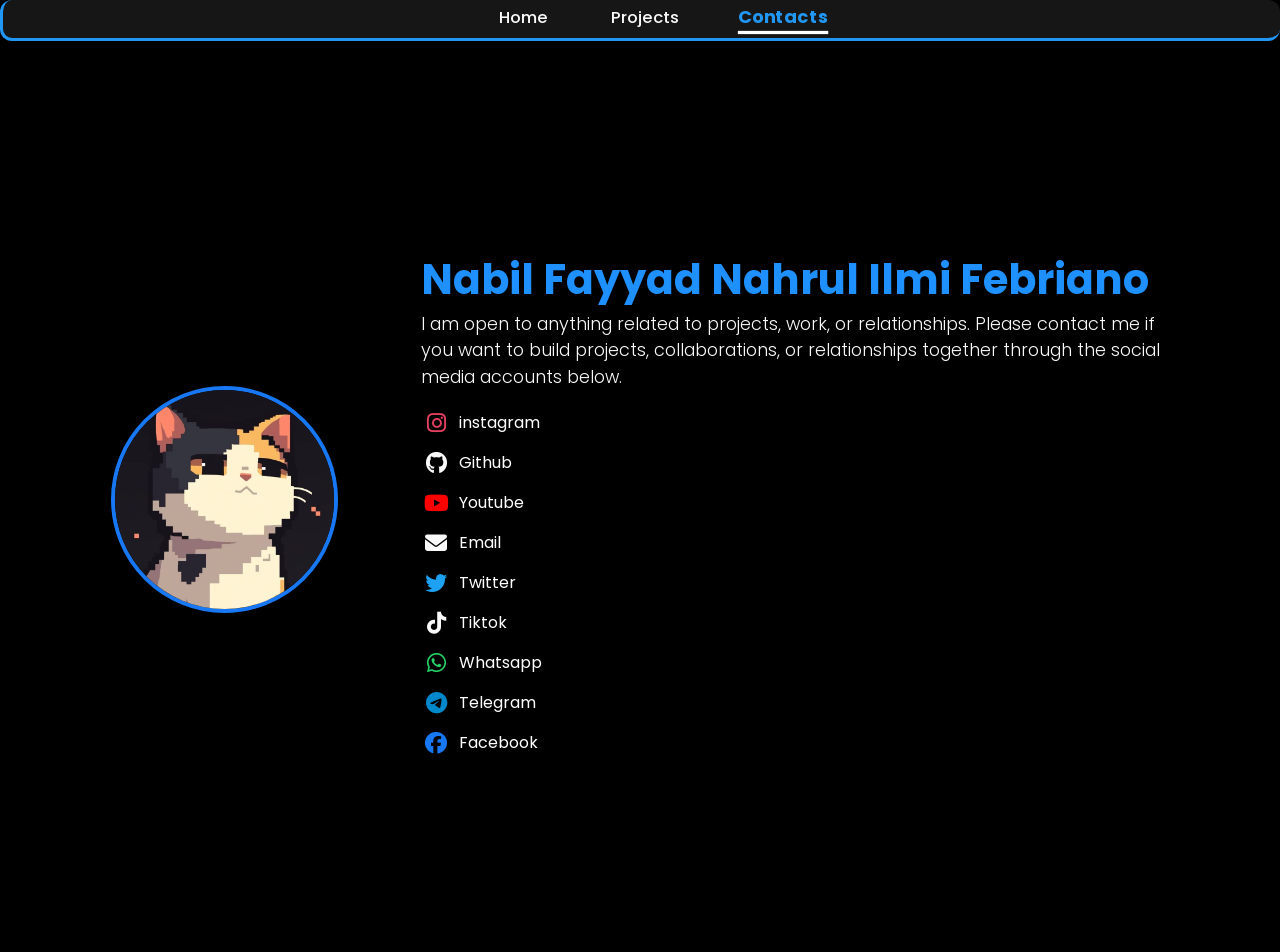
==== contacts.html @ a42dd320 "Add files via upload" ====
<!DOCTYPE html>
<html lang="en">
<head>
    <meta charset="UTF-8">
    <meta name="viewport" content="width=device-width, initial-scale=1.0">
    <title>Portofolio Website</title>
    <link rel="stylesheet" href="https://cdnjs.cloudflare.com/ajax/libs/font-awesome/6.4.0/css/all.min.css">
    <link rel="stylesheet" href="contacts.css">
</head>
<body>
    <header>
      
        <nav>
            <a href="./index.html"> Home</a>
            <a href="./projects.html">Projects</a>
            <a href="./contacts.html" class="active">Contacts</a>
        </nav>
    </header>
    
    <section class="home">
        <div class="home-img">
            <img src="kucing kotak.jpeg" alt="my fhoto">
        </div>
        <div class="home-content">
            <h3 class="typing-text">Nabil Fayyad Nahrul Ilmi Febriano</h3>
            <p class="desk">I am open to anything related to projects, work, or relationships. Please contact me if you want to build projects, collaborations, or relationships together through the social media accounts below.</p>
        

                <div class="social">
                    <a class="social-item" href="https://www.instagram.com/snapcat_666666?igsh=bGhsN29oZTJqaHpk" target="_blank"><i class="fab fa-instagram"></i> <span> instagram</span> </a>
                    <a class="social-item" href="https://github.com/nbillfyyad" target="_blank"><i class="fab fa-github"></i> <span>Github</span> </a>
                    <a class="social-item" href="https://youtube.com/@usersnapcat?si=GocOOxfAdkSkoWXw" target="_blank"><i class="fab fa-youtube"></i> <span>Youtube</span> </a>
                    <a class="social-item" href="mailto:nbillfyyad28@gmail.com" target="_blank"><i class="fas fa-envelope"></i> <span>Email</span> </a>
                    <a class="social-item" href="https://x.com/Zzzz70644?t=a-fZfRKi9J8zMWlstJoPRA&s=09" target="_blank"><i class="fab fa-twitter"></i> <span>Twitter</span> </a>
                    <a class="social-item" href="https://www.tiktok.com/@si_snapcat?_t=ZS-8zvhSyEpOQU&_r=1" target="_blank"><i class="fab fa-tiktok"></i> <span>Tiktok</span> </a>
                    <a class="social-item" href="https://wa.me/6282111441770" target="_blank"><i class="fab fa-whatsapp"></i> <span>Whatsapp</span> </a>
                    <a class="social-item" href="https://t.me/SnapCat" target="_blank"><i class="fab fa-telegram"></i> <span>Telegram</span> </a>
                    <a class="social-item" href="https://www.facebook.com/bill" target="_blank"><i class="fab fa-facebook"></i> <span>Facebook</span> </a>
                </div>
        </div>
    </section>
</body>
</html>
---- contacts.css ----
@import url('https://fonts.googleapis.com/css2?family=Poppins:wght@400;700&display=swap');
* {
    margin: 0;
    padding: 0;
    box-sizing: border-box;
    text-decoration: none;
    list-style: none;
    border: none;
    outline: none;
    font-family: 'Poppins', sans-serif;
}

html{
    font-size: 65%;

}

body{
    width: 100%;
    height: 100vh;
    background: #000000;
    overflow-x: hidden;
    color: #fafafa;
    padding-top: 80px; 
}

header {
  position: fixed;
  top: 0;
  left: 0;
  width: 100%;
  z-index: 1000; /* biar nggak ketiban konten */
}


nav {
  display: flex;
  gap: 2rem; 
  padding: .5rem 1rem;
  background-color: #161616;
  border-radius: 12px;
  display: flex;
  flex-direction: row;
  align-items: flex-end;
  justify-content: center;
  text-align: center;

  /* tambahin ini biar konsisten */
  border-left: 3px solid #2196f3;
  border-bottom: 3px solid #2196f3;
}

nav a {
  font-size: 1.6rem;
  font-weight: 500;
  margin-left: 4rem;
  display: inline-block;
  border-bottom: 3px solid transparent;
  color: #fafafa;
  text-decoration: none;
  transition: color 1s cubic-bezier(0.23, 1, 0.32, 1), border-bottom-color 1s cubic-bezier(0.23, 1, 0.32, 1), transform 1s cubic-bezier(0.23, 1, 0.32, 1);
}

nav a:hover,
nav a.active {
  color: #2196f3;
  border-bottom: 3px solid #1877f3;
  transform: none;
  padding: 0;
    border-radius: 0;
}

body{
  padding: 5rem;
}

nav a.active {
    color: #2196f3 !important;
    border-bottom: 3px solid #fff !important;
    font-weight: bold;
    transform: scale(1.08);
    transition: color 1s cubic-bezier(0.23, 1, 0.32, 1), border-bottom-color 1s cubic-bezier(0.23, 1, 0.32, 1), transform 1s cubic-bezier(0.23, 1, 0.32, 1);
}

@media (max-width: 995px) {
        nav {
                width: auto;
                border-left: 3px solid #2196f3;
                border-bottom: 3px solid #2196f3;
                padding: 1rem;
                background-color: #161616;
                border-top: 0.1rem solid rgba(0,0,0,0.1);
                gap: 0.8rem;
                justify-content: center;
                align-items: center;
                text-align: center;
                flex-wrap: wrap;
        }
        
        nav a {
                font-size: 1.2rem;
                margin-left: 0.5rem;
                display: inline;
        }
}

section {
    min-height: 100vh;
    padding: 2rem 5%;
}

.home{
    display: flex;
    justify-content: center;
    align-items: center;
    gap: 8rem;
    background-color: #000000;
}

.home .home-content h1{
    font-size: 6rem;
    font-weight: 650;
    line-height: 1.3;
    white-space: normal;
}

span{
    color: #2196f3;
}

.home .home-content h3{
    font-size: 4rem;
    font-weight: 700;
    line-height: 1.5;
    color: dodgerblue;
}


.home .home-content p{
    font-size: 1.7rem;
    font-weight: 300;
    line-height: 1.5;
}

.home-img {
  width: 40vw;          
  aspect-ratio: 1 / 1;   
}

.home-img img {
  width: 100%;
  height: 100%;
  object-fit: cover;
  border-radius: 50%;
  border: #1877f3 4px solid;
}


.home-img img:hover {
    font-size: 1.8rem;
    font-weight: 100;
}

@media (max-width: 995px) {
    .home {
        flex-direction: column;
        text-align: center;
        gap: 3rem;
    }

    .home .home-content h1 {
        font-size: 4rem;
    }

    .home .home-content h3 {
        font-size: 1.8rem;
    }
}

@media (max-width: 600px) {
  .home-img {
    width: 120px !important;
    height: 120px !important;
  }
  .home-img img {
    width: 120px !important;
    height: 120px !important;
    border-width: 2px !important;
  }
}

.btn {
  display: inline-block;
  margin: 2rem auto 0 auto;
  padding: 0.8rem 2.2rem;
  font-size: 1.6rem;
  color: #2196f3;
  background: transparent;
  border: 2px solid #2196f3;
  border-radius: 30px;
  font-weight: bold;
  cursor: pointer;
  transition: background 0.4s, color 0.4s, box-shadow 0.4s;
  box-shadow: 0 0 0px #2196f3;
}

.btn:hover {
  background: #2196f3;
  color: #fff;
  box-shadow: 0 0 16px #2196f3;
}

.home-content .btn {
  display: block;
  margin: 2rem auto;
  text-align: center;
}

.contact-text {
  max-width: 600px;
}

.social {
  display: flex !important;
  flex-direction: column !important; 
  align-items: flex-start !important; 
  gap: 15px !important;
  margin-top: 20px !important;
}

.social-item {
  display: flex;
  align-items: center;
  gap: 8px;
  font-size: 18px;
  color: white;
  text-decoration: none;
  transition: color 1.3s;
}

.social-item i {
  font-size: 22px;
  width: 30px;
  text-align: center;
}

.social-item:hover {
  color: #2196f3;
}

.social a:hover {
  color: #2196f3;
  display: column important;
  transform: scale(1.1);
 
}

.social-item span {
  color: white;          
  font-size: 16px;       
}
.social-item:hover span {
  color: #1877f3;        
}

.fa-facebook { color: #1877f3; }
.fa-instagram { color: #e4405f; }
.fa-github { color: #fafafa; }
.fa-tiktok { color: #fafafa; }
.fa-twitter { color: #1da1f2; }
.fa-youtube { color: #ff0000; }
.fa-whatsapp { color: #25d366; }
.fa-telegram { color: #0088cc; }
.fa-discord { color: #7289da; }
.fa-envelope { color: #fafafa; }


.cards {
  display: grid;
  grid-template-columns: repeat(auto-fit, minmax(250px, 1fr));
  gap: 1rem;
}
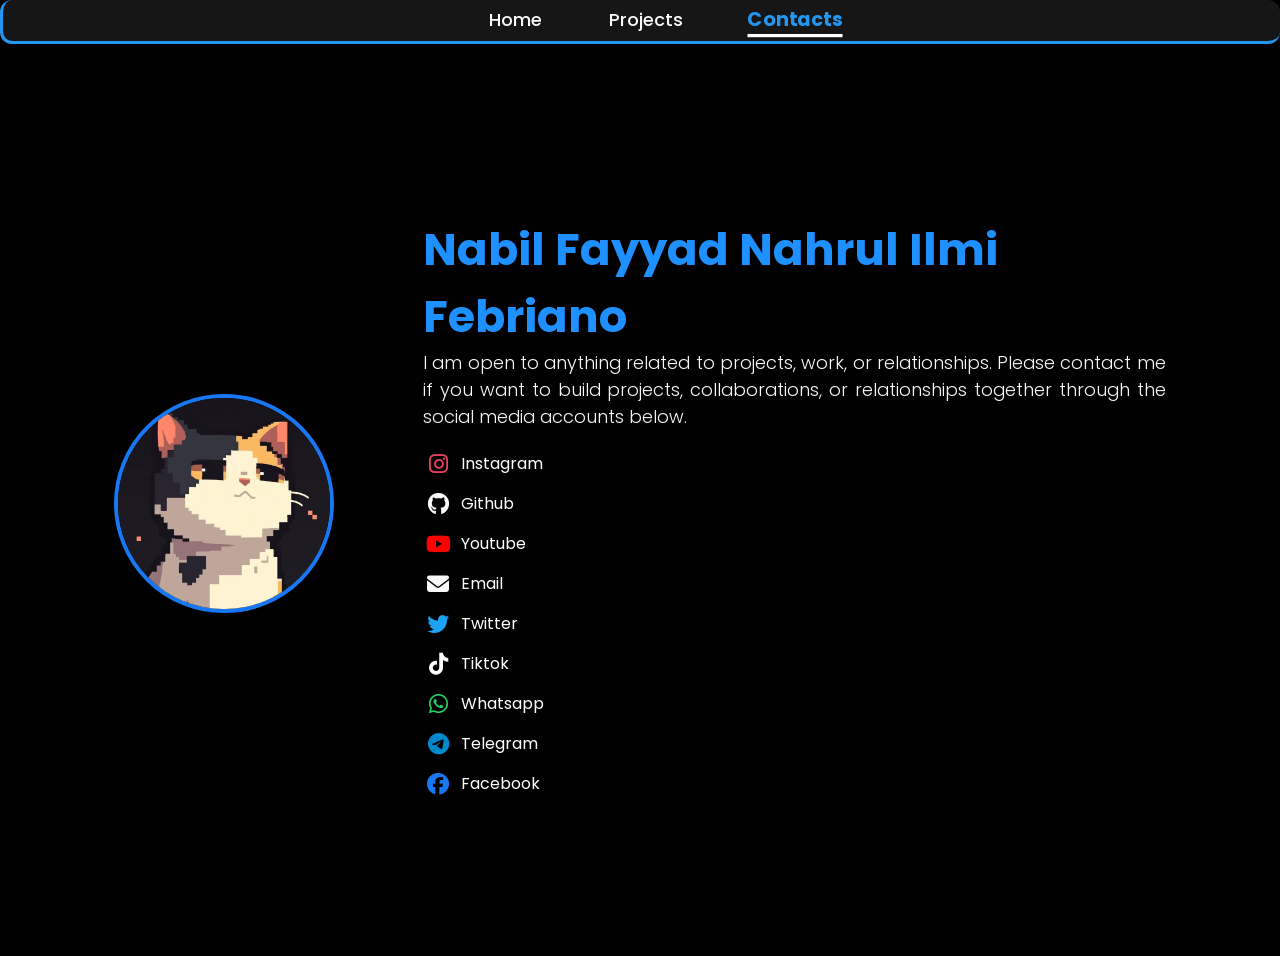
==== commit cbc732dc: "Add files via upload" ====
--- a/contacts.html
+++ b/contacts.html
@@ -27,7 +27,7 @@
         
 
                 <div class="social">
-                    <a class="social-item" href="https://www.instagram.com/snapcat_666666?igsh=bGhsN29oZTJqaHpk" target="_blank"><i class="fab fa-instagram"></i> <span> instagram</span> </a>
+                    <a class="social-item" href="https://www.instagram.com/snapcat_666666?igsh=bGhsN29oZTJqaHpk" target="_blank"><i class="fab fa-instagram"></i> <span> Instagram</span> </a>
                     <a class="social-item" href="https://github.com/nbillfyyad" target="_blank"><i class="fab fa-github"></i> <span>Github</span> </a>
                     <a class="social-item" href="https://youtube.com/@usersnapcat?si=GocOOxfAdkSkoWXw" target="_blank"><i class="fab fa-youtube"></i> <span>Youtube</span> </a>
                     <a class="social-item" href="mailto:nbillfyyad28@gmail.com" target="_blank"><i class="fas fa-envelope"></i> <span>Email</span> </a>
--- a/contacts.css
+++ b/contacts.css
@@ -11,7 +11,7 @@
 }
 
 html{
-    font-size: 65%;
+    font-size: 70%;
 
 }
 
@@ -51,7 +51,7 @@
 }
 
 nav a {
-  font-size: 1.6rem;
+  font-size: 1.6rem !important;
   font-weight: 500;
   margin-left: 4rem;
   display: inline-block;
@@ -136,10 +136,15 @@
 }
 
 
-.home .home-content p{
-    font-size: 1.7rem;
+.home .home-content p {
+    font-size: 1.6rem !important;
     font-weight: 300;
     line-height: 1.5;
+    max-width: 100%;
+    text-align: justify;
+  text-justify: inter-word ; 
+  hyphens: auto !important;
+  overflow-wrap: break-word !important;
 }
 
 .home-img {
@@ -176,6 +181,8 @@
         font-size: 1.8rem;
     }
 }
+
+
 
 @media (max-width: 600px) {
   .home-img {
